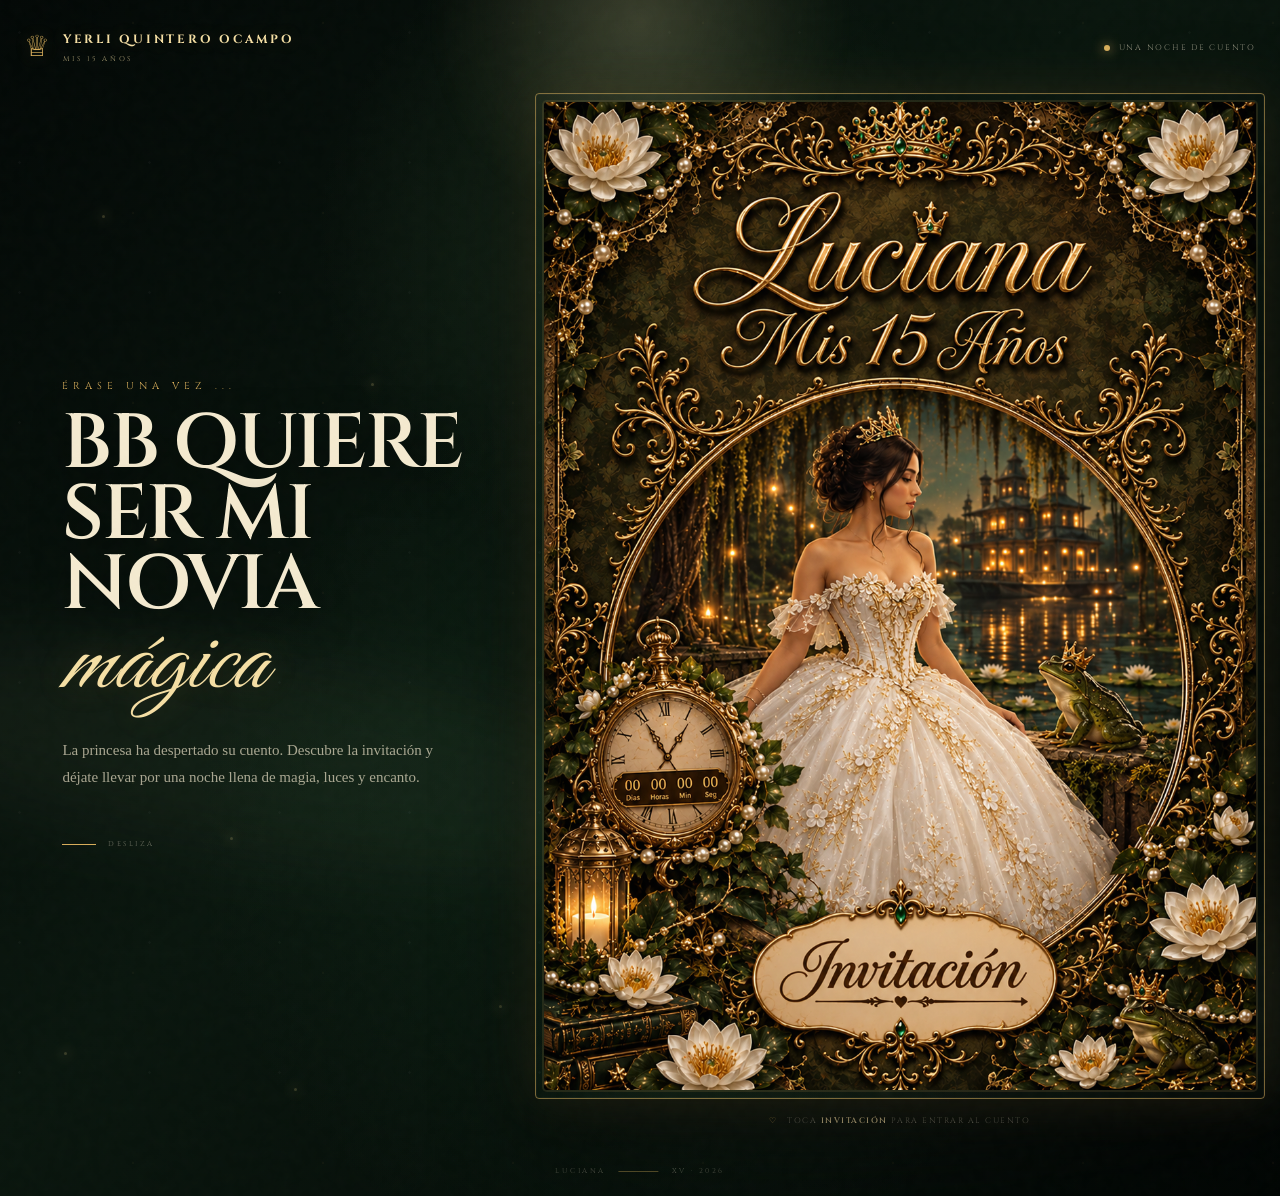
==== index.html @ b530ef69 "SEGUNDO COMMIT" ====
<!DOCTYPE html>
<html lang="es">
<head>
  <meta charset="UTF-8">
  <meta name="viewport" content="width=device-width, initial-scale=1.0, viewport-fit=cover">
  <meta name="theme-color" content="#07130d">
  <meta name="description" content="Invitación de XV años de Luciana — una noche de cuento, magia y elegancia.">
  <title>LA GUENDY · Mis 20 Años</title>
  <link rel="preconnect" href="https://fonts.googleapis.com">
  <link rel="preconnect" href="https://fonts.gstatic.com" crossorigin>
  <link href="https://fonts.googleapis.com/css2?family=Cinzel:wght@500;600;700&family=Great+Vibes&display=swap" rel="stylesheet">
  <link rel="stylesheet" href="styles.css">
</head>
<body>
  <div class="scene" id="scene">
    <div class="grain"></div>
    <div class="moon"></div>
    <div class="mist mist-a"></div>
    <div class="mist mist-b"></div>

    <div class="fireflies" aria-hidden="true">
      <i></i><i></i><i></i><i></i><i></i><i></i><i></i><i></i><i></i><i></i>
      <i></i><i></i><i></i><i></i><i></i><i></i><i></i>
    </div>

    <header class="topbar">
      <div class="brand-mark" aria-label="Luciana, Mis 15 Años">
        <span class="brand-crown">♕</span>
        <span>YERLI QUINTERO OCAMPO</span>
        <small>MIS 15 AÑOS</small>
      </div>
      <div class="topbar-hint">
        <span class="dot"></span>
        Una noche de cuento
      </div>
    </header>

    <main class="experience">
      <section class="intro">
        <p class="eyebrow">Érase una vez ...</p>
        <h1>BB QUIERE SER MI NOVIA<br> <em>mágica</em></h1>
        <p class="lead">
          La princesa ha despertado su cuento. Descubre la invitación
          y déjate llevar por una noche llena de magia, luces y encanto.
        </p>
        <div class="scroll-cue" aria-hidden="true"> 
          <span></span>
          <small>DESLIZA</small>
        </div>
      </section>

      <section class="invitation-stage" aria-label="Invitación de Luciana">
        <div class="halo"></div>
        <div class="sparkle sparkle-1">✦</div>
        <div class="sparkle sparkle-2">✧</div>
        <div class="sparkle sparkle-3">✦</div>

        <div class="artwork-wrap" id="artworkWrap">
          <div class="artwork-shadow"></div>
          <img
            class="invitation-art"
            src="assets/invitacion-principal.png"
            alt="Invitación de los 15 años de Luciana con temática de princesa y sapo"
          >

          <!-- Zona invisible colocada exactamente sobre el rótulo "Invitación". -->
          <a
            class="invitation-hotspot"
            href="invitacion.html"
            aria-label="Abrir invitación"
            title="Abrir invitación"
          >
            <span class="hotspot-glow"></span>
          </a>
        </div>

        <p class="tap-hint">
          <span class="tap-icon">♡</span>
          Toca <strong>INVITACIÓN</strong> para entrar al cuento
        </p>
      </section>
    </main>

    <footer class="footer">
      <span>LUCIANA</span>
      <span class="footer-line"></span>
      <span>XV · 2026</span>
    </footer>
  </div>

  <script src="script.js"></script>
</body>
</html>
---- styles.css ----
* {
  box-sizing: border-box;
}

:root {
  --night: #050b08;
  --forest: #0b1b12;
  --forest-2: #14271a;
  --gold: #d8ae5b;
  --gold-light: #f5dfa4;
  --cream: #f4ead0;
  --green: #4e7650;
  --max-art: 720px;
}

html {
  scroll-behavior: smooth;
}

body {
  margin: 0;
  min-height: 100vh;
  background: var(--night);
  color: var(--cream);
  font-family: "Cinzel", Georgia, serif;
  overflow-x: hidden;
}

body::selection {
  background: rgba(216, 174, 91, .35);
  color: white;
}

.scene {
  position: relative;
  min-height: 100vh;
  isolation: isolate;
  overflow: hidden;
  background:
    radial-gradient(circle at 50% 20%, rgba(70, 105, 63, .25), transparent 28%),
    radial-gradient(circle at 50% 70%, rgba(22, 55, 31, .35), transparent 42%),
    linear-gradient(135deg, #030806 0%, #0a160e 45%, #020604 100%);
}

.scene::before {
  content: "";
  position: absolute;
  inset: 0;
  z-index: -5;
  opacity: .55;
  background-image:
    radial-gradient(circle at 15% 25%, rgba(255,255,255,.06) 0 1px, transparent 1.5px),
    radial-gradient(circle at 70% 12%, rgba(216,174,91,.08) 0 1px, transparent 1.5px);
  background-size: 130px 130px, 190px 190px;
  pointer-events: none;
}

.grain {
  position: fixed;
  inset: -50%;
  z-index: 20;
  pointer-events: none;
  opacity: .035;
  background-image: url("data:image/svg+xml,%3Csvg viewBox='0 0 180 180' xmlns='http://www.w3.org/2000/svg'%3E%3Cfilter id='n'%3E%3CfeTurbulence type='fractalNoise' baseFrequency='.9' numOctaves='4' stitchTiles='stitch'/%3E%3C/filter%3E%3Crect width='100%25' height='100%25' filter='url(%23n)' opacity='.55'/%3E%3C/svg%3E");
  animation: grain .25s steps(2) infinite;
}

@keyframes grain {
  0% { transform: translate(0, 0); }
  25% { transform: translate(2%, -1%); }
  50% { transform: translate(-1%, 2%); }
  75% { transform: translate(1%, 1%); }
  100% { transform: translate(-2%, -1%); }
}

.moon {
  position: absolute;
  width: min(34vw, 430px);
  aspect-ratio: 1;
  top: -15vw;
  left: 50%;
  transform: translateX(-50%);
  border-radius: 50%;
  background: radial-gradient(circle, rgba(246,225,166,.20), rgba(218,191,126,.05) 48%, transparent 70%);
  filter: blur(1px);
  z-index: -3;
}

.mist {
  position: absolute;
  width: 70vw;
  height: 15vw;
  min-height: 100px;
  border-radius: 50%;
  background: rgba(155, 180, 142, .06);
  filter: blur(35px);
  z-index: -2;
  pointer-events: none;
}
.mist-a { left: -15%; top: 55%; transform: rotate(8deg); }
.mist-b { right: -15%; top: 78%; transform: rotate(-8deg); }

.topbar {
  position: relative;
  z-index: 10;
  width: min(1400px, calc(100% - 48px));
  margin: 0 auto;
  padding: 28px 0 10px;
  display: flex;
  align-items: center;
  justify-content: space-between;
}

.brand-mark {
  display: grid;
  grid-template-columns: auto 1fr;
  column-gap: 10px;
  align-items: center;
  letter-spacing: .23em;
  color: var(--gold-light);
  font-size: 12px;
  text-shadow: 0 0 18px rgba(216,174,91,.22);
}

.brand-mark span:not(.brand-crown) {
  font-weight: 700;
}

.brand-crown {
  grid-row: span 2;
  font-size: 29px;
  color: var(--gold);
}

.brand-mark small {
  grid-column: 2;
  font-size: 7px;
  letter-spacing: .38em;
  opacity: .65;
}

.topbar-hint {
  display: flex;
  align-items: center;
  gap: 9px;
  font-size: 8px;
  letter-spacing: .22em;
  text-transform: uppercase;
  color: rgba(244,234,208,.55);
}

.dot {
  width: 6px;
  height: 6px;
  border-radius: 50%;
  background: var(--gold);
  box-shadow: 0 0 12px var(--gold);
  animation: pulse 2s ease-in-out infinite;
}

@keyframes pulse {
  50% { opacity: .35; transform: scale(.7); }
}

.experience {
  width: min(1400px, calc(100% - 48px));
  min-height: calc(100vh - 90px);
  margin: 0 auto;
  display: grid;
  grid-template-columns: minmax(280px, .78fr) minmax(480px, 1.22fr);
  align-items: center;
  gap: clamp(30px, 5vw, 100px);
  padding: 25px 0 70px;
}

.intro {
  max-width: 500px;
  padding-left: clamp(0px, 3vw, 45px);
  animation: reveal 1.1s ease both;
}

@keyframes reveal {
  from { opacity: 0; transform: translateY(25px); }
  to { opacity: 1; transform: translateY(0); }
}

.eyebrow {
  margin: 0 0 16px;
  color: var(--gold);
  text-transform: uppercase;
  letter-spacing: .5em;
  font-size: 10px;
}

.intro h1 {
  margin: 0;
  font-size: clamp(46px, 6vw, 92px);
  line-height: .92;
  font-weight: 600;
  letter-spacing: -.035em;
  text-shadow: 0 12px 35px rgba(0,0,0,.55);
}

.intro h1 em {
  color: var(--gold-light);
  font-family: "Great Vibes", cursive;
  font-weight: 400;
  font-size: 1.25em;
  letter-spacing: .01em;
  text-shadow: 0 0 35px rgba(216,174,91,.18);
}

.lead {
  max-width: 410px;
  margin: 28px 0 0;
  color: rgba(244,234,208,.67);
  font-family: Georgia, serif;
  font-size: 15px;
  line-height: 1.8;
}

.scroll-cue {
  margin-top: 48px;
  display: flex;
  align-items: center;
  gap: 12px;
  color: rgba(244,234,208,.42);
}
.scroll-cue span {
  display: block;
  width: 34px;
  height: 1px;
  background: var(--gold);
}
.scroll-cue small {
  letter-spacing: .35em;
  font-size: 7px;
}

.invitation-stage {
  position: relative;
  display: grid;
  justify-items: center;
  perspective: 1200px;
  animation: reveal 1.2s .12s ease both;
}

.halo {
  position: absolute;
  width: 92%;
  aspect-ratio: 1 / 1.32;
  border-radius: 48%;
  background: radial-gradient(ellipse, rgba(214,178,100,.16), transparent 62%);
  filter: blur(28px);
  transform: translateY(2%);
  z-index: -1;
}

.artwork-wrap {
  position: relative;
  width: min(100%, var(--max-art));
  aspect-ratio: 1024 / 1420;
  transform-style: preserve-3d;
  transition: transform .35s ease-out, filter .35s ease;
  will-change: transform;
}

.artwork-wrap::before {
  content: "";
  position: absolute;
  inset: -9px;
  z-index: -1;
  border: 1px solid rgba(216,174,91,.55);
  border-radius: 4px;
  box-shadow:
    0 0 0 1px rgba(255,255,255,.03) inset,
    0 0 50px rgba(216,174,91,.13),
    0 35px 90px rgba(0,0,0,.7);
}

.artwork-shadow {
  position: absolute;
  inset: 6% 5%;
  background: #000;
  filter: blur(35px);
  opacity: .65;
  transform: translateZ(-25px) translateY(22px) scale(.96);
  z-index: -2;
}

.invitation-art {
  display: block;
  width: 100%;
  height: 100%;
  object-fit: cover;
  border-radius: 3px;
  box-shadow:
    0 0 0 1px rgba(255,255,255,.12) inset,
    0 0 0 2px rgba(216,174,91,.12);
}

.invitation-hotspot {
  position: absolute;
  z-index: 5;
  left: 30%;
  width: 40%;
  bottom: 8.7%;
  height: 8.5%;
  border-radius: 45%;
  display: grid;
  place-items: center;
  text-decoration: none;
  cursor: pointer;
}

.hotspot-glow {
  width: 78%;
  height: 68%;
  border-radius: 50%;
  opacity: 0;
  background: radial-gradient(circle, rgba(255,238,181,.42), transparent 70%);
  filter: blur(10px);
  transition: opacity .35s ease, transform .35s ease;
}

.invitation-hotspot:hover .hotspot-glow,
.invitation-hotspot:focus-visible .hotspot-glow {
  opacity: 1;
  transform: scale(1.3);
}

.invitation-hotspot:focus-visible {
  outline: 2px solid rgba(245,223,164,.9);
  outline-offset: 5px;
}

.sparkle {
  position: absolute;
  color: var(--gold-light);
  font-size: 18px;
  text-shadow: 0 0 18px var(--gold);
  animation: sparkle 2.8s ease-in-out infinite;
  pointer-events: none;
}
.sparkle-1 { top: 10%; left: 5%; }
.sparkle-2 { top: 35%; right: 3%; animation-delay: 1s; font-size: 12px; }
.sparkle-3 { bottom: 14%; left: 7%; animation-delay: 1.8s; font-size: 10px; }

@keyframes sparkle {
  0%, 100% { opacity: .15; transform: scale(.65) rotate(0deg); }
  50% { opacity: 1; transform: scale(1.25) rotate(25deg); }
}

.tap-hint {
  margin: 25px 0 0;
  color: rgba(244,234,208,.48);
  font-size: 8px;
  letter-spacing: .19em;
  text-transform: uppercase;
}
.tap-hint strong {
  color: var(--gold-light);
  font-weight: 600;
}
.tap-icon {
  margin-right: 6px;
  color: var(--gold);
}

.fireflies {
  position: absolute;
  inset: 0;
  z-index: 0;
  pointer-events: none;
}

.fireflies i {
  position: absolute;
  width: 3px;
  height: 3px;
  border-radius: 50%;
  background: #f3d889;
  box-shadow: 0 0 12px 3px rgba(243,216,137,.5);
  animation: fly 6s ease-in-out infinite;
  opacity: .2;
}
.fireflies i:nth-child(1) { left: 8%; top: 18%; animation-delay: -.5s; }
.fireflies i:nth-child(2) { left: 18%; top: 70%; animation-delay: -3s; }
.fireflies i:nth-child(3) { left: 29%; top: 32%; animation-delay: -1.5s; }
.fireflies i:nth-child(4) { left: 39%; top: 84%; animation-delay: -4s; }
.fireflies i:nth-child(5) { left: 47%; top: 13%; animation-delay: -2s; }
.fireflies i:nth-child(6) { left: 55%; top: 57%; animation-delay: -5s; }
.fireflies i:nth-child(7) { left: 64%; top: 28%; animation-delay: -1s; }
.fireflies i:nth-child(8) { left: 73%; top: 73%; animation-delay: -2.5s; }
.fireflies i:nth-child(9) { left: 82%; top: 17%; animation-delay: -4.5s; }
.fireflies i:nth-child(10) { left: 92%; top: 52%; animation-delay: -3.5s; }
.fireflies i:nth-child(11) { left: 12%; top: 45%; animation-delay: -2.2s; }
.fireflies i:nth-child(12) { left: 23%; top: 91%; animation-delay: -5.2s; }
.fireflies i:nth-child(13) { left: 69%; top: 91%; animation-delay: -1.2s; }
.fireflies i:nth-child(14) { left: 88%; top: 83%; animation-delay: -4.1s; }
.fireflies i:nth-child(15) { left: 5%; top: 88%; animation-delay: -2.8s; }
.fireflies i:nth-child(16) { left: 96%; top: 30%; animation-delay: -5.6s; }
.fireflies i:nth-child(17) { left: 43%; top: 42%; animation-delay: -3.8s; }

@keyframes fly {
  0%, 100% { opacity: .12; transform: translate3d(0,0,0) scale(.7); }
  25% { opacity: .85; transform: translate3d(12px,-18px,0) scale(1.15); }
  50% { opacity: .2; transform: translate3d(-7px,-32px,0) scale(.8); }
  75% { opacity: .7; transform: translate3d(18px,-9px,0) scale(1); }
}

.footer {
  position: absolute;
  z-index: 10;
  bottom: 20px;
  left: 50%;
  transform: translateX(-50%);
  display: flex;
  align-items: center;
  gap: 13px;
  color: rgba(244,234,208,.28);
  font-size: 7px;
  letter-spacing: .35em;
  white-space: nowrap;
}

.footer-line {
  width: 40px;
  height: 1px;
  background: rgba(216,174,91,.35);
}

@media (max-width: 900px) {
  .experience {
    grid-template-columns: 1fr;
    gap: 25px;
    padding-top: 20px;
  }

  .intro {
    text-align: center;
    max-width: 600px;
    margin: 0 auto;
    padding: 10px 0 0;
  }

  .intro h1 br {
    display: none;
  }

  .lead {
    margin-left: auto;
    margin-right: auto;
  }

  .scroll-cue {
    display: none;
  }

  .invitation-stage {
    width: min(100%, 650px);
    margin: 0 auto;
  }

  .topbar {
    width: min(100% - 30px, 650px);
  }

  .topbar-hint {
    display: none;
  }
}

@media (max-width: 560px) {
  .scene {
    min-height: 100svh;
  }

  .topbar {
    padding-top: 18px;
  }

  .brand-mark {
    font-size: 9px;
  }

  .brand-crown {
    font-size: 23px;
  }

  .experience {
    width: calc(100% - 22px);
    padding: 8px 0 52px;
    gap: 17px;
  }

  .intro {
    padding-top: 4px;
  }

  .eyebrow {
    margin-bottom: 10px;
    font-size: 7px;
    letter-spacing: .4em;
  }

  .intro h1 {
    font-size: clamp(38px, 12vw, 55px);
  }

  .lead {
    margin-top: 13px;
    font-size: 12px;
    line-height: 1.55;
    max-width: 330px;
  }

  .artwork-wrap {
    width: 100%;
  }

  .artwork-wrap::before {
    inset: -4px;
  }

  .tap-hint {
    margin-top: 14px;
    font-size: 6px;
  }

  .footer {
    bottom: 9px;
  }

  .sparkle {
    display: none;
  }
}

@media (prefers-reduced-motion: reduce) {
  *, *::before, *::after {
    animation-duration: .01ms !important;
    animation-iteration-count: 1 !important;
    transition-duration: .01ms !important;
    scroll-behavior: auto !important;
  }
}
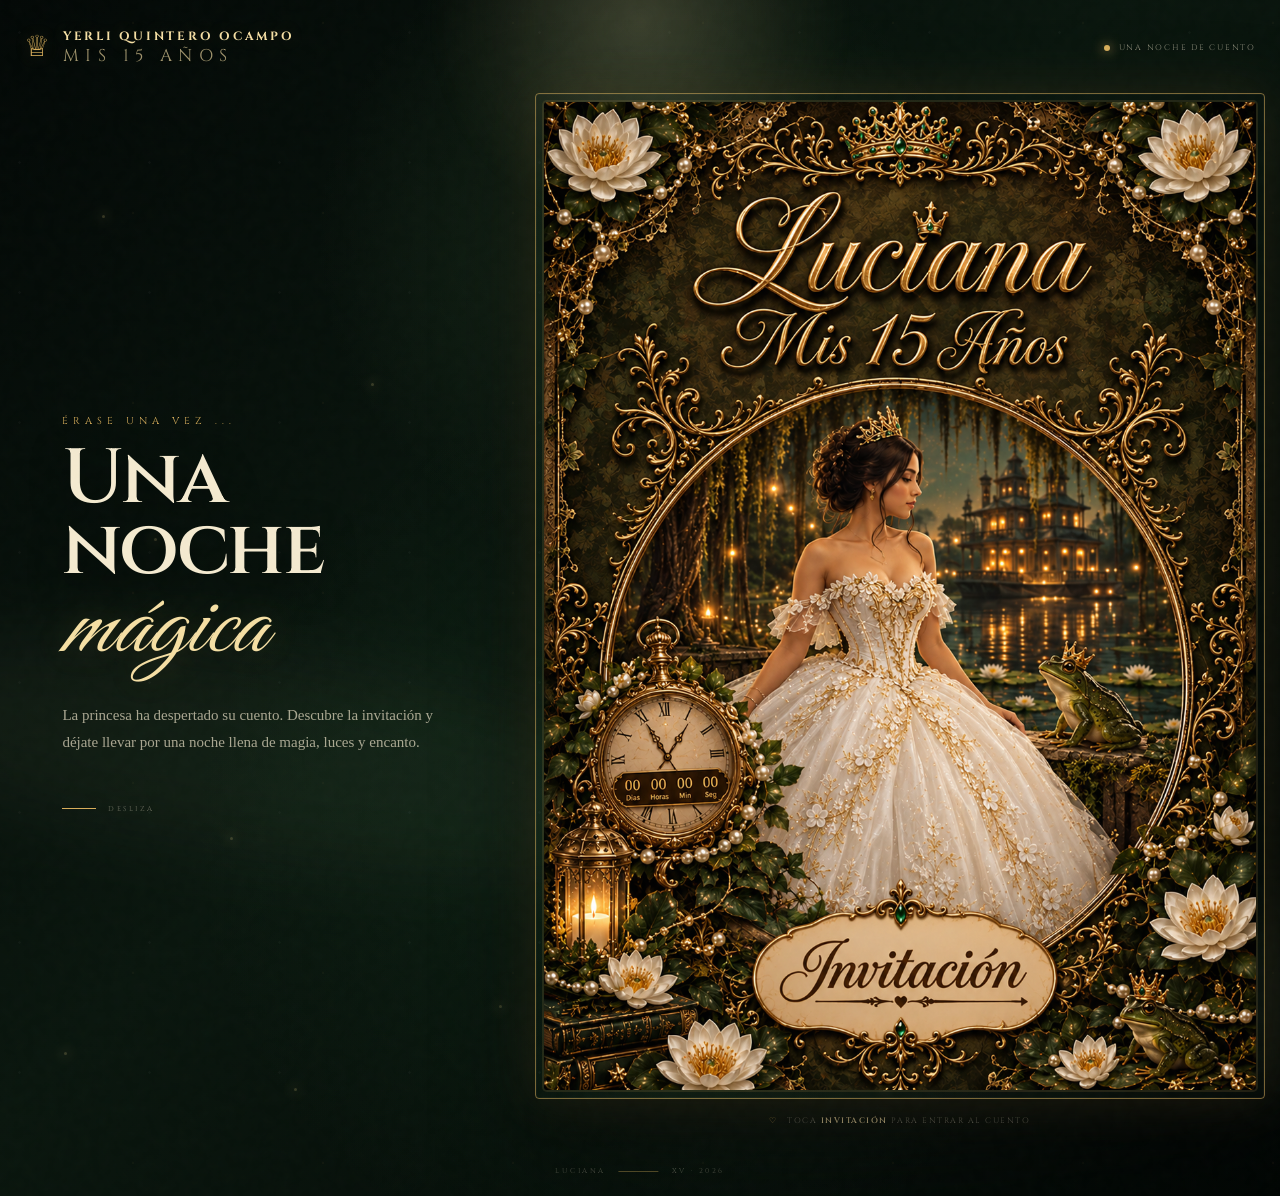
==== commit 1e2b8e98: "ASD" ====
--- a/index.html
+++ b/index.html
@@ -38,7 +38,7 @@
     <main class="experience">
       <section class="intro">
         <p class="eyebrow">Érase una vez ...</p>
-        <h1>BB QUIERE SER MI NOVIA<br> <em>mágica</em></h1>
+        <h1>Una noche <br> <em>mágica</em></h1>
         <p class="lead">
           La princesa ha despertado su cuento. Descubre la invitación
           y déjate llevar por una noche llena de magia, luces y encanto.
--- a/styles.css
+++ b/styles.css
@@ -134,7 +134,7 @@
 
 .brand-mark small {
   grid-column: 2;
-  font-size: 7px;
+  font-size: 17px;
   letter-spacing: .38em;
   opacity: .65;
 }
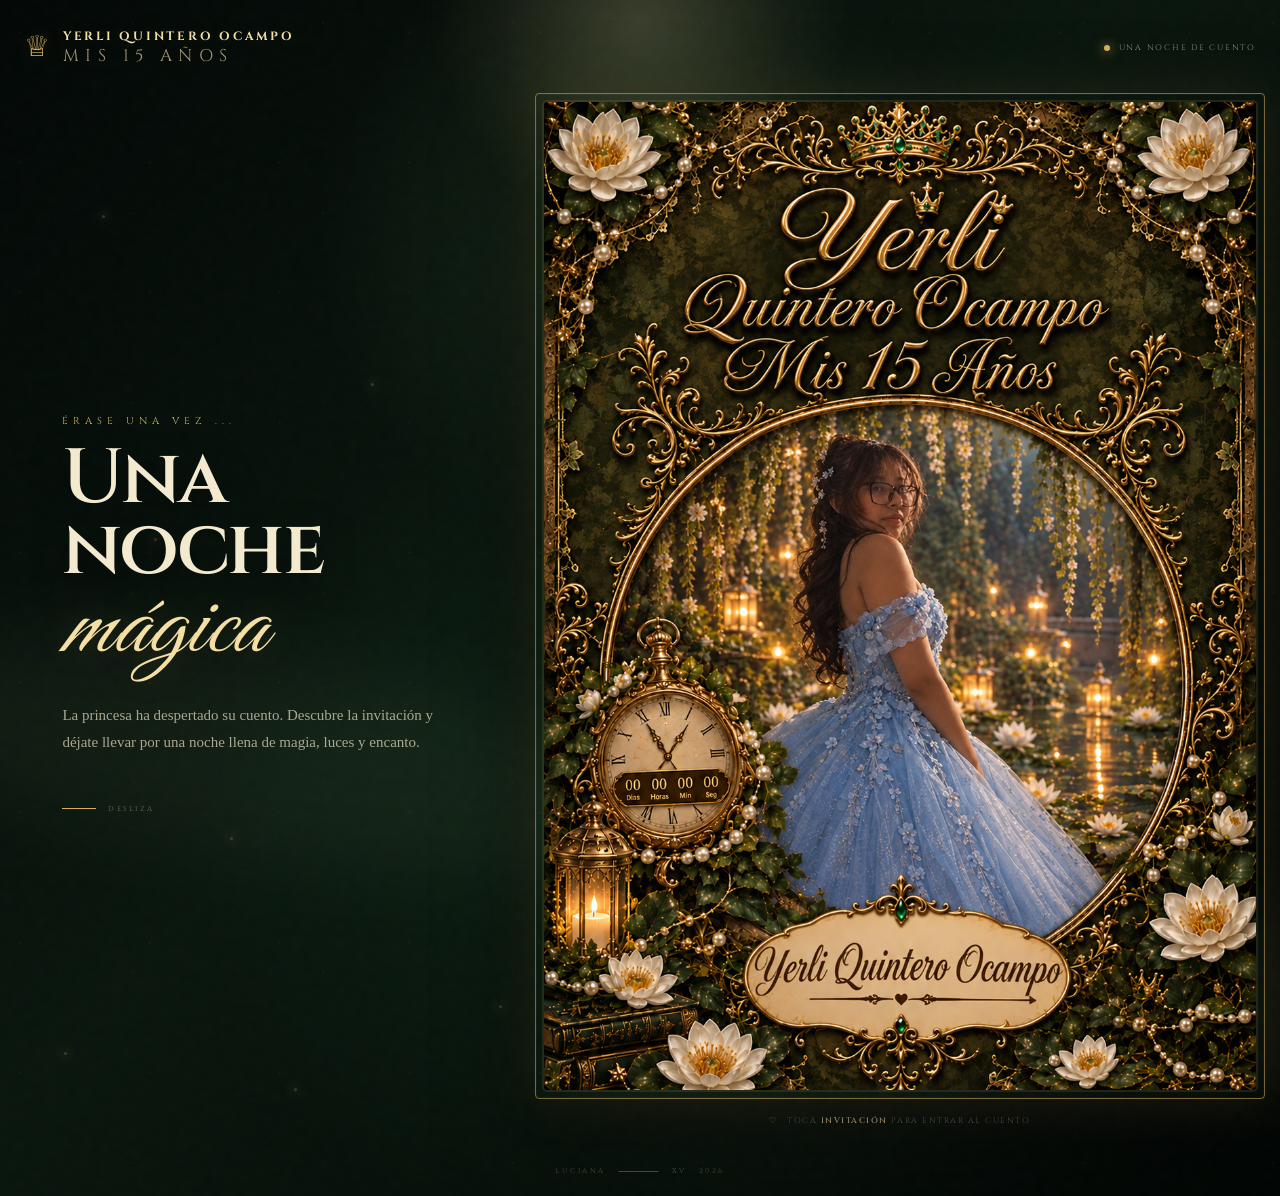
==== commit 030b6662: "cambio de imagen" ====
--- a/index.html
+++ b/index.html
@@ -5,7 +5,7 @@
   <meta name="viewport" content="width=device-width, initial-scale=1.0, viewport-fit=cover">
   <meta name="theme-color" content="#07130d">
   <meta name="description" content="Invitación de XV años de Luciana — una noche de cuento, magia y elegancia.">
-  <title>LA GUENDY · Mis 20 Años</title>
+  <title>YERLI · Mis 20 Años</title>
   <link rel="preconnect" href="https://fonts.googleapis.com">
   <link rel="preconnect" href="https://fonts.gstatic.com" crossorigin>
   <link href="https://fonts.googleapis.com/css2?family=Cinzel:wght@500;600;700&family=Great+Vibes&display=swap" rel="stylesheet">
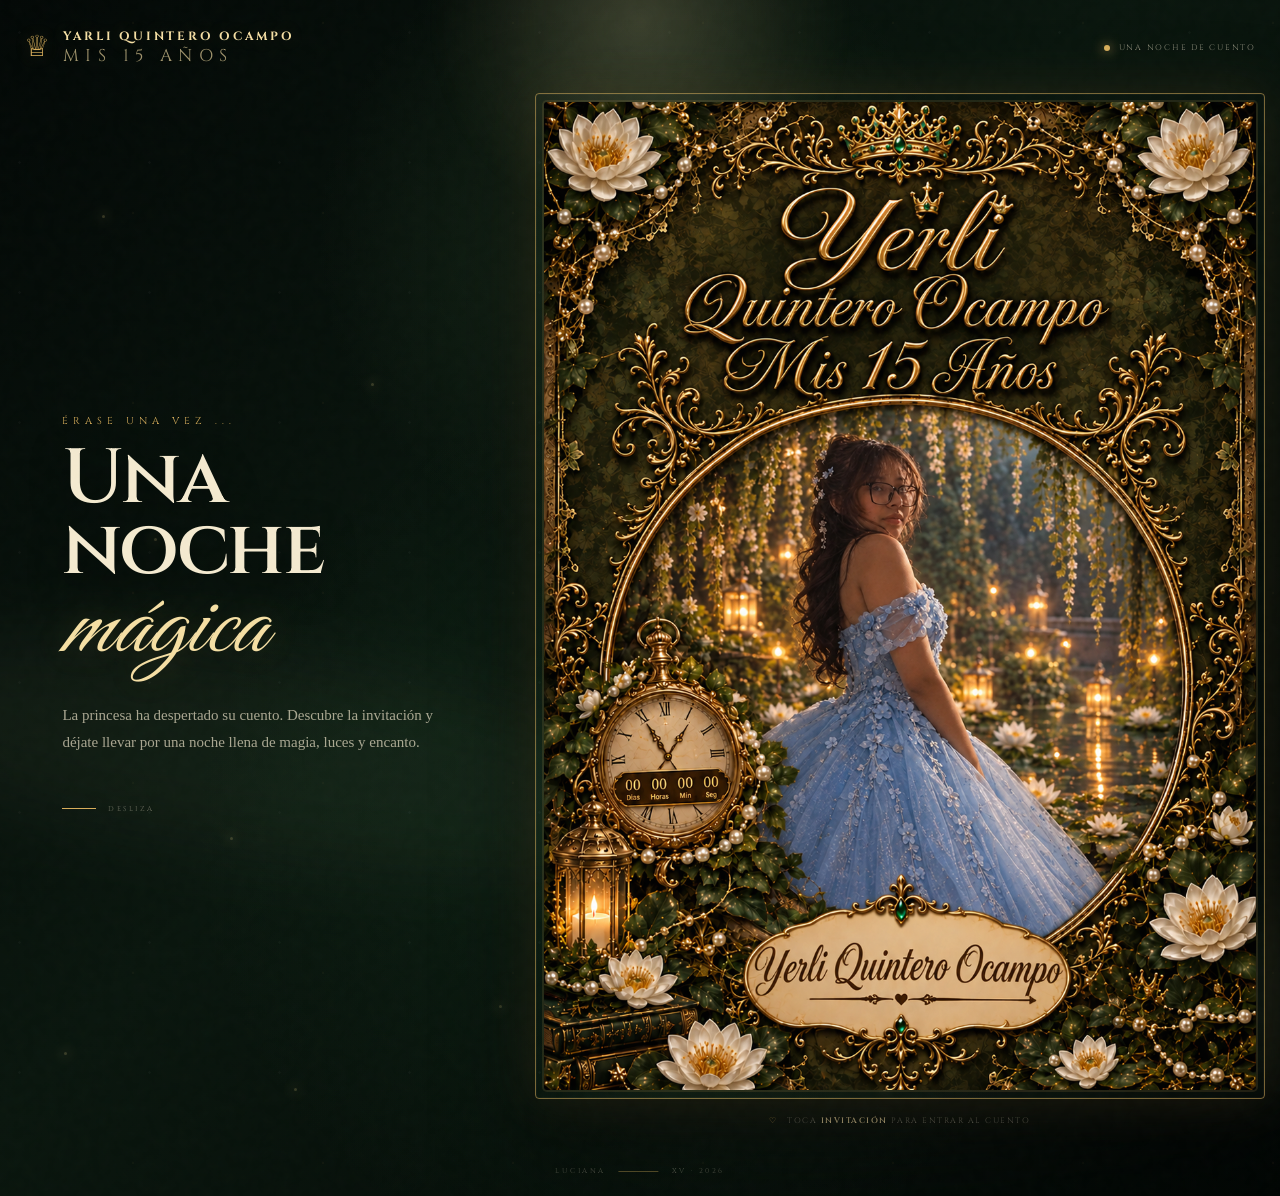
==== commit 8bb0f9a3: "cambios" ====
--- a/index.html
+++ b/index.html
@@ -4,12 +4,25 @@
   <meta charset="UTF-8">
   <meta name="viewport" content="width=device-width, initial-scale=1.0, viewport-fit=cover">
   <meta name="theme-color" content="#07130d">
-  <meta name="description" content="Invitación de XV años de Luciana — una noche de cuento, magia y elegancia.">
-  <title>YERLI · Mis 20 Años</title>
+  <meta name="description" content="Invitación de XV años de yarli — una noche de cuento, magia y elegancia.">
+  <title>YARLI · Mis 15 Años</title>
   <link rel="preconnect" href="https://fonts.googleapis.com">
   <link rel="preconnect" href="https://fonts.gstatic.com" crossorigin>
   <link href="https://fonts.googleapis.com/css2?family=Cinzel:wght@500;600;700&family=Great+Vibes&display=swap" rel="stylesheet">
   <link rel="stylesheet" href="styles.css">
+
+
+    <meta property="og:title" content="Invitación de 15 años - Yarli Quintero Ocampo">
+
+    <meta property="og:description" content="Estás cordialmente invitado a celebrar conmigo este momento tan especial.">
+
+    <meta property="og:image" content="https://jhon6889.github.io/Mis_quince/imagen-invitacion.jpg">
+
+    <meta property="og:url" content="https://jhon6889.github.io/Mis_quince/">
+
+    <meta property="og:type" content="website">
+
+    <meta property="og:site_name" content="Mis 15 - Yarli Quintero Ocampo">
 </head>
 <body>
   <div class="scene" id="scene">
@@ -26,7 +39,7 @@
     <header class="topbar">
       <div class="brand-mark" aria-label="Luciana, Mis 15 Años">
         <span class="brand-crown">♕</span>
-        <span>YERLI QUINTERO OCAMPO</span>
+        <span>YARLI QUINTERO OCAMPO</span>
         <small>MIS 15 AÑOS</small>
       </div>
       <div class="topbar-hint">
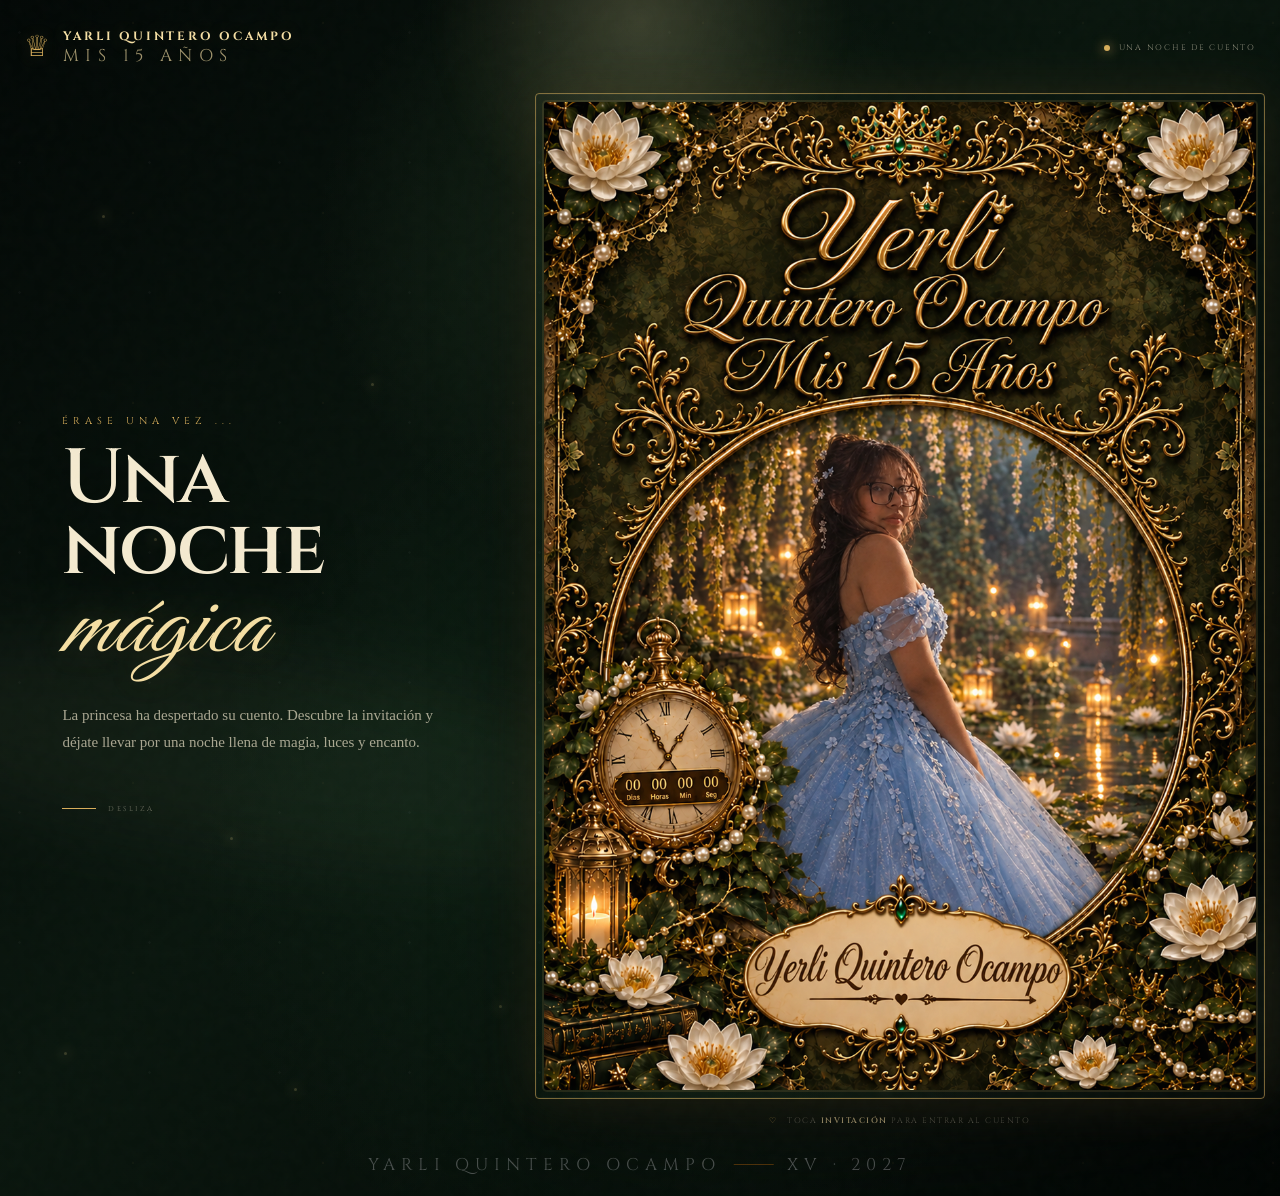
==== commit 09b133ea: "TEXTO" ====
--- a/index.html
+++ b/index.html
@@ -16,9 +16,7 @@
 
     <meta property="og:description" content="Estás cordialmente invitado a celebrar conmigo este momento tan especial.">
 
-    <meta property="og:image" content="https://jhon6889.github.io/Mis_quince/imagen-invitacion.jpg">
-
-    <meta property="og:url" content="https://jhon6889.github.io/Mis_quince/">
+    <!--  <meta property="og:image" content="https://jhon6889.github.io/Mis_quince/imagen-invitacion.jpg"> -->
 
     <meta property="og:type" content="website">
 
@@ -95,9 +93,9 @@
     </main>
 
     <footer class="footer">
-      <span>LUCIANA</span>
+      <span class="TEXTO">YARLI QUINTERO OCAMPO</span>
       <span class="footer-line"></span>
-      <span>XV · 2026</span>
+      <span  >XV · 2027</span>
     </footer>
   </div>
 
--- a/styles.css
+++ b/styles.css
@@ -409,6 +409,7 @@
   75% { opacity: .7; transform: translate3d(18px,-9px,0) scale(1); }
 }
 
+
 .footer {
   position: absolute;
   z-index: 10;
@@ -418,8 +419,8 @@
   display: flex;
   align-items: center;
   gap: 13px;
-  color: rgba(244,234,208,.28);
-  font-size: 7px;
+  color: rgba(239, 238, 243, 0.28);
+  font-size: 17px;
   letter-spacing: .35em;
   white-space: nowrap;
 }
@@ -427,7 +428,7 @@
 .footer-line {
   width: 40px;
   height: 1px;
-  background: rgba(216,174,91,.35);
+  background: rgba(209, 111, 13, 0.35);
 }
 
 @media (max-width: 900px) {
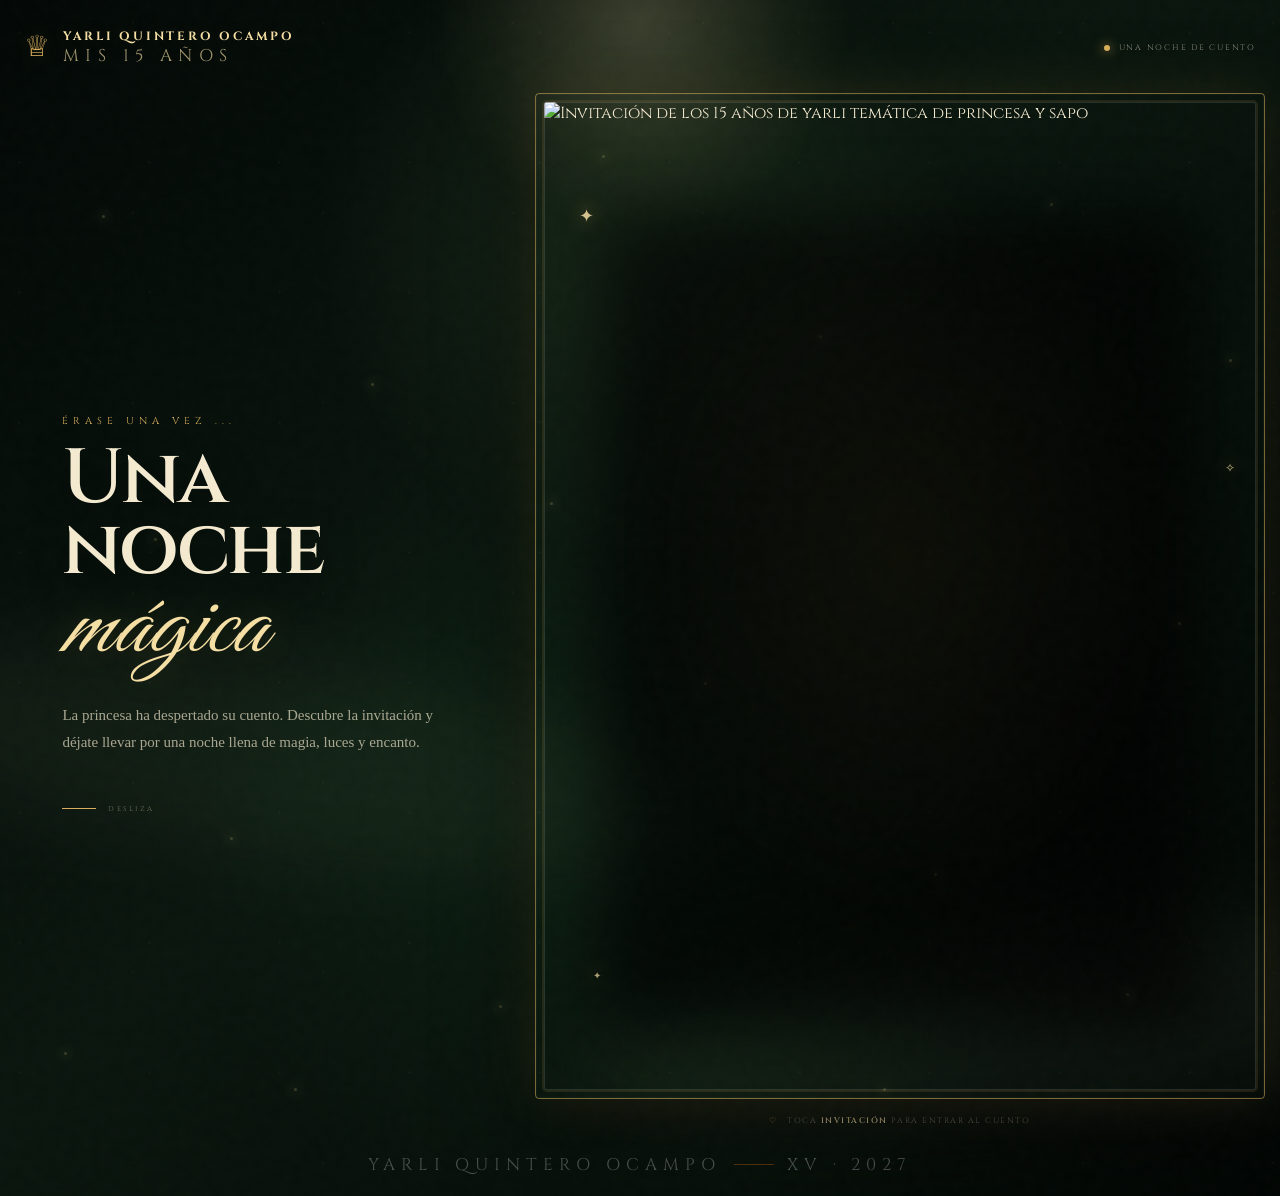
==== commit f76077e7: "cambnios" ====
--- a/index.html
+++ b/index.html
@@ -71,7 +71,7 @@
           <img
             class="invitation-art"
             src="assets/invitacion-principal.png"
-            alt="Invitación de los 15 años de Luciana con temática de princesa y sapo"
+            alt="Invitación de los 15 años de yarli temática de princesa y sapo"
           >
 
           <!-- Zona invisible colocada exactamente sobre el rótulo "Invitación". -->
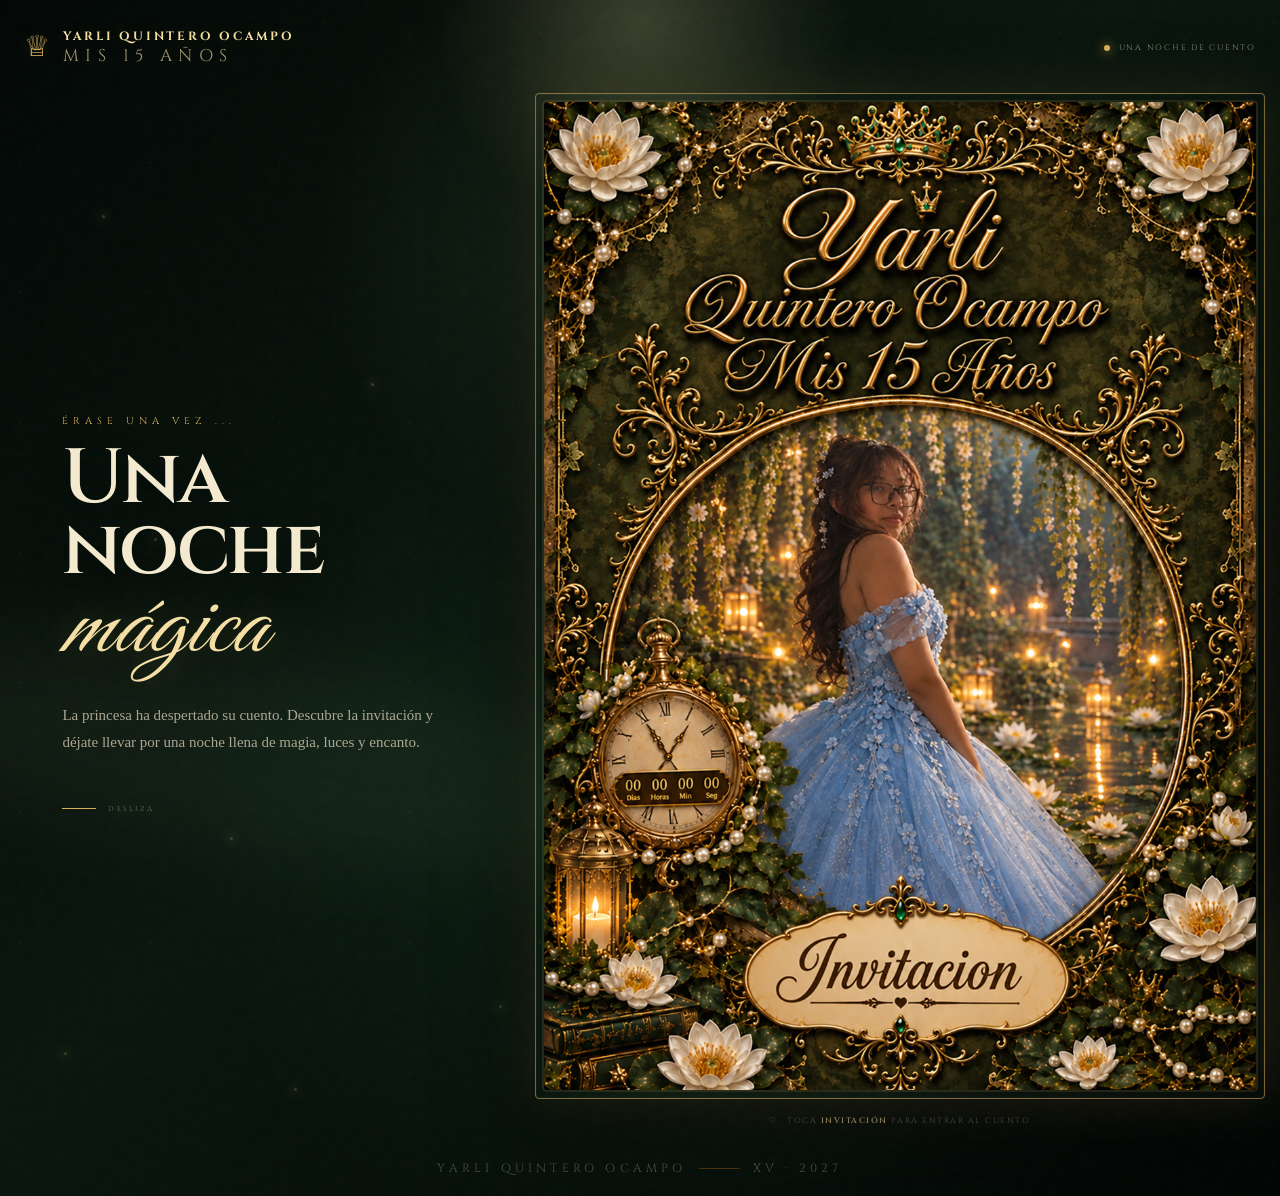
==== commit 327ac0dd: "changes" ====
--- a/index.html
+++ b/index.html
@@ -93,7 +93,7 @@
     </main>
 
     <footer class="footer">
-      <span class="TEXTO">YARLI QUINTERO OCAMPO</span>
+      <span >YARLI QUINTERO OCAMPO</span>
       <span class="footer-line"></span>
       <span  >XV · 2027</span>
     </footer>
--- a/styles.css
+++ b/styles.css
@@ -420,12 +420,13 @@
   align-items: center;
   gap: 13px;
   color: rgba(239, 238, 243, 0.28);
-  font-size: 17px;
+  font-size: 12px;
   letter-spacing: .35em;
   white-space: nowrap;
 }
 
 .footer-line {
+  font-size: 10px;
   width: 40px;
   height: 1px;
   background: rgba(209, 111, 13, 0.35);
